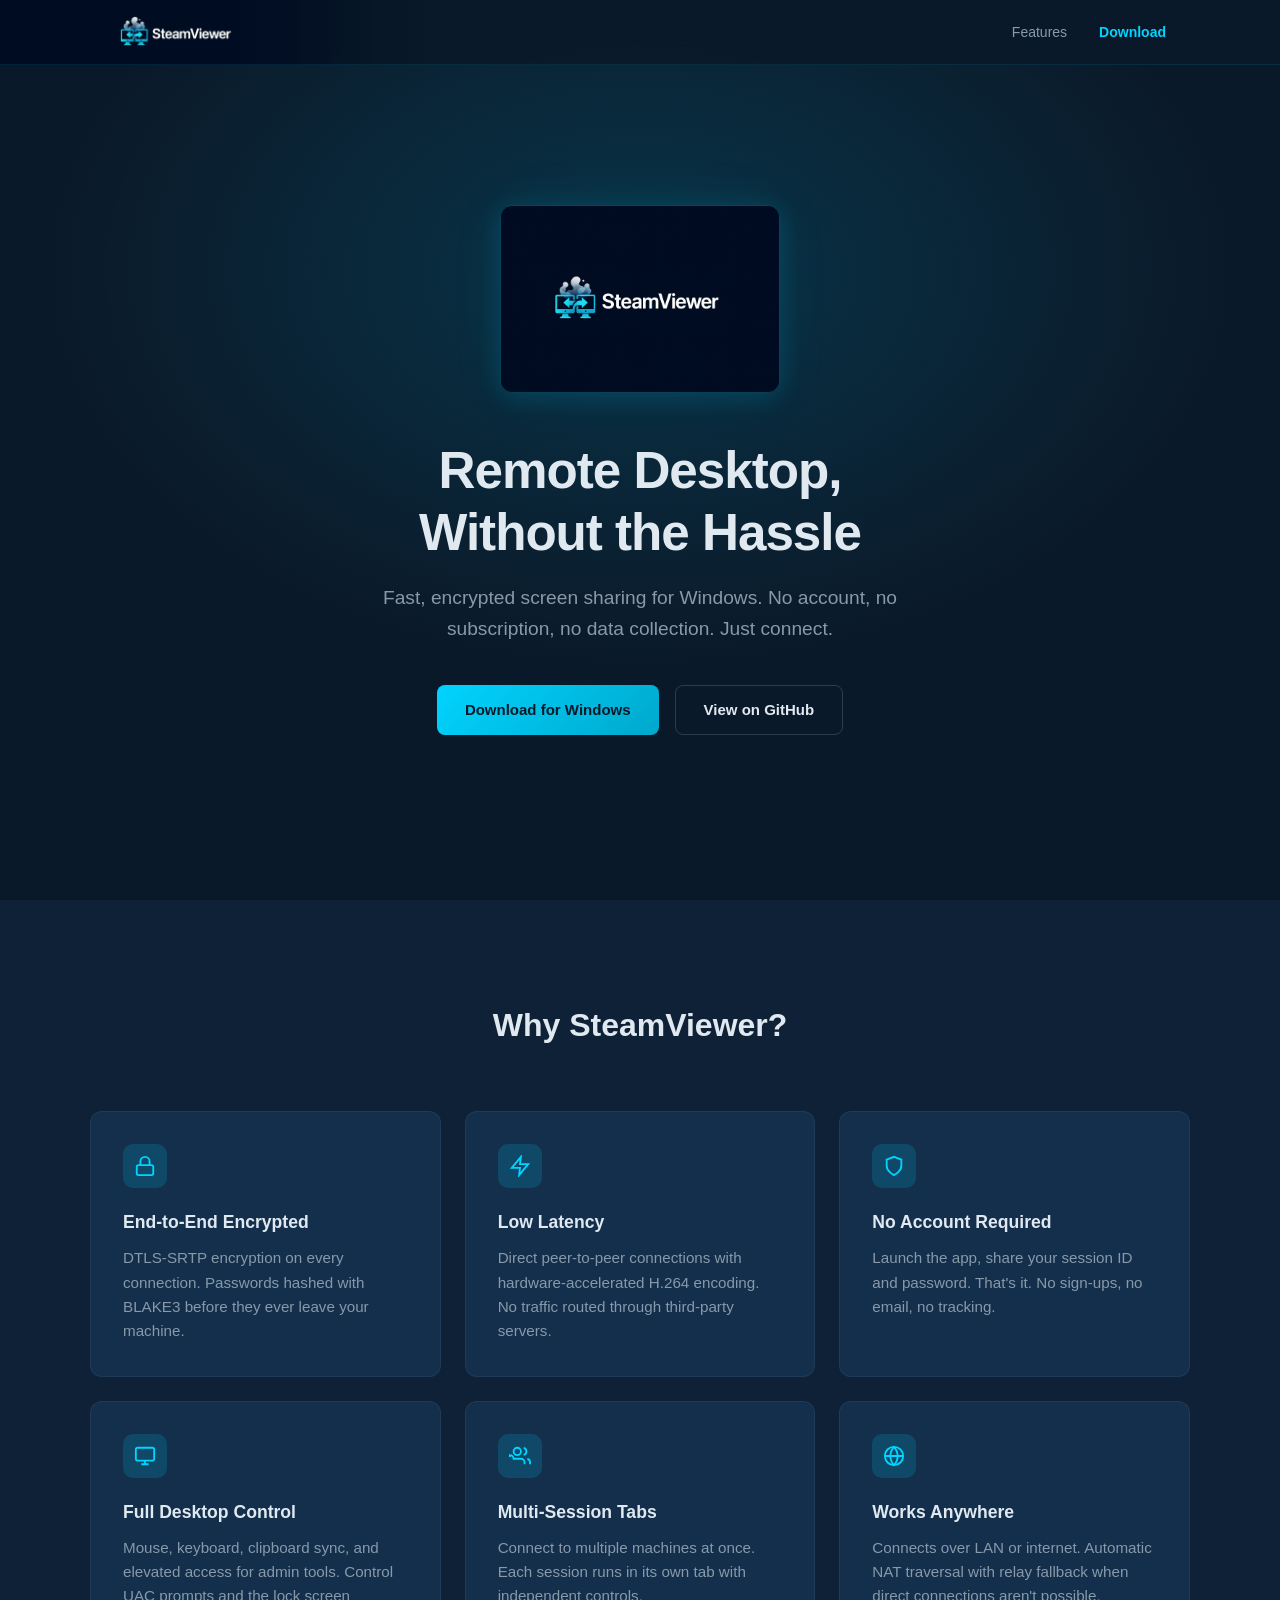
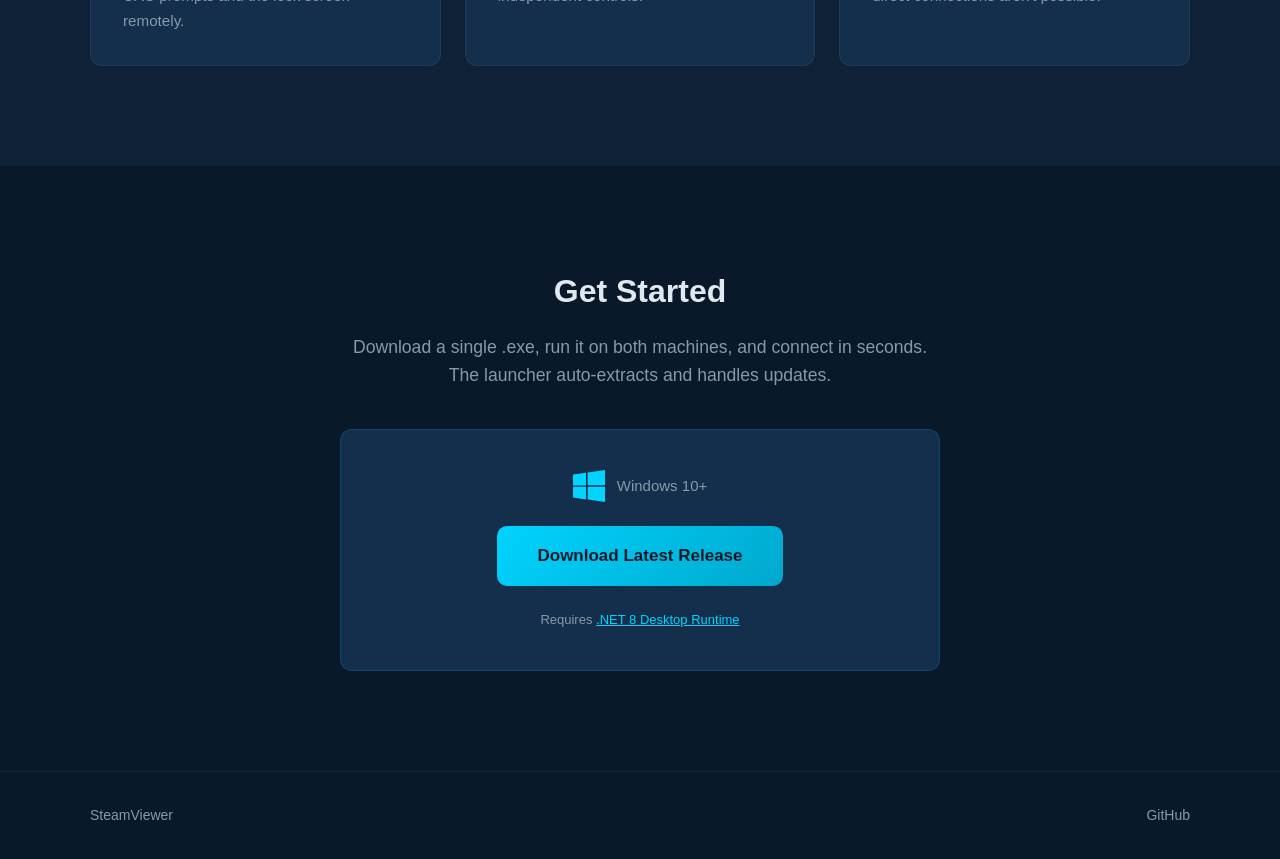
==== index.html @ 733c940b "Polish: rounded hero logo, accurate download section, subtle glow Rounded corners + cyan border/glow" ====
<!DOCTYPE html>
<html lang="en">
<head>
    <meta charset="UTF-8">
    <meta name="viewport" content="width=device-width, initial-scale=1.0">
    <title>SteamViewer - Free Remote Desktop for Windows</title>
    <meta name="description" content="Fast, encrypted remote desktop for Windows. No account required. Free and open-source.">
    <link rel="icon" type="image/svg+xml" href="images/appicon.svg">
    <link rel="stylesheet" href="style.css">
</head>
<body>

    <nav class="nav">
        <div class="nav-inner">
            <img src="images/logo_banner.png" alt="SteamViewer" class="nav-logo">
            <div class="nav-links">
                <a href="#features">Features</a>
                <a href="#download" class="nav-cta">Download</a>
            </div>
        </div>
    </nav>

    <section class="hero">
        <div class="hero-inner">
            <img src="images/logo.png" alt="SteamViewer" class="hero-logo">
            <h1>Remote Desktop,<br>Without the Hassle</h1>
            <p class="hero-sub">Fast, encrypted screen sharing for Windows. No account, no subscription, no data collection. Just connect.</p>
            <div class="hero-actions">
                <a href="#download" class="btn btn-primary">Download for Windows</a>
                <a href="https://github.com/Paelsmoessan/SteamViewer" class="btn btn-secondary">View on GitHub</a>
            </div>
        </div>
    </section>

    <section id="features" class="features">
        <div class="features-inner">
            <h2>Why SteamViewer?</h2>
            <div class="features-grid">
                <div class="feature-card">
                    <div class="feature-icon">
                        <svg viewBox="0 0 24 24" fill="none" stroke="currentColor" stroke-width="2"><rect x="3" y="11" width="18" height="11" rx="2"/><path d="M7 11V7a5 5 0 0110 0v4"/></svg>
                    </div>
                    <h3>End-to-End Encrypted</h3>
                    <p>DTLS-SRTP encryption on every connection. Passwords hashed with BLAKE3 before they ever leave your machine.</p>
                </div>
                <div class="feature-card">
                    <div class="feature-icon">
                        <svg viewBox="0 0 24 24" fill="none" stroke="currentColor" stroke-width="2"><polygon points="13 2 3 14 12 14 11 22 21 10 12 10 13 2"/></svg>
                    </div>
                    <h3>Low Latency</h3>
                    <p>Direct peer-to-peer connections with hardware-accelerated H.264 encoding. No traffic routed through third-party servers.</p>
                </div>
                <div class="feature-card">
                    <div class="feature-icon">
                        <svg viewBox="0 0 24 24" fill="none" stroke="currentColor" stroke-width="2"><path d="M12 22s8-4 8-10V5l-8-3-8 3v7c0 6 8 10 8 10z"/></svg>
                    </div>
                    <h3>No Account Required</h3>
                    <p>Launch the app, share your session ID and password. That's it. No sign-ups, no email, no tracking.</p>
                </div>
                <div class="feature-card">
                    <div class="feature-icon">
                        <svg viewBox="0 0 24 24" fill="none" stroke="currentColor" stroke-width="2"><rect x="2" y="3" width="20" height="14" rx="2"/><path d="M8 21h8M12 17v4"/></svg>
                    </div>
                    <h3>Full Desktop Control</h3>
                    <p>Mouse, keyboard, clipboard sync, and elevated access for admin tools. Control UAC prompts and the lock screen remotely.</p>
                </div>
                <div class="feature-card">
                    <div class="feature-icon">
                        <svg viewBox="0 0 24 24" fill="none" stroke="currentColor" stroke-width="2"><path d="M17 21v-2a4 4 0 00-4-4H5a4 4 0 00-4-4v2"/><circle cx="9" cy="7" r="4"/><path d="M23 21v-2a4 4 0 00-3-3.87M16 3.13a4 4 0 010 7.75"/></svg>
                    </div>
                    <h3>Multi-Session Tabs</h3>
                    <p>Connect to multiple machines at once. Each session runs in its own tab with independent controls.</p>
                </div>
                <div class="feature-card">
                    <div class="feature-icon">
                        <svg viewBox="0 0 24 24" fill="none" stroke="currentColor" stroke-width="2"><circle cx="12" cy="12" r="10"/><path d="M2 12h20M12 2a15.3 15.3 0 014 10 15.3 15.3 0 01-4 10 15.3 15.3 0 01-4-10 15.3 15.3 0 014-10z"/></svg>
                    </div>
                    <h3>Works Anywhere</h3>
                    <p>Connects over LAN or internet. Automatic NAT traversal with relay fallback when direct connections aren't possible.</p>
                </div>
            </div>
        </div>
    </section>

    <section id="download" class="download">
        <div class="download-inner">
            <h2>Get Started</h2>
            <p class="download-sub">Download a single .exe, run it on both machines, and connect in seconds. The launcher auto-extracts and handles updates.</p>
            <div class="download-card">
                <div class="download-platform">
                    <svg viewBox="0 0 24 24" fill="currentColor" width="32" height="32"><path d="M0 3.449L9.75 2.1v9.451H0m10.949-9.602L24 0v11.4H10.949M0 12.6h9.75v9.451L0 20.699M10.949 12.6H24V24l-12.9-1.801"/></svg>
                    <span>Windows 10+</span>
                </div>
                <a href="https://github.com/Paelsmoessan/SteamViewer/releases/latest" class="btn btn-primary btn-lg">Download Latest Release</a>
                <p class="download-note">Requires <a href="https://dotnet.microsoft.com/en-us/download/dotnet/8.0" style="color: var(--cyan);">.NET 8 Desktop Runtime</a></p>
            </div>
        </div>
    </section>

    <footer class="footer">
        <div class="footer-inner">
            <span>SteamViewer</span>
            <a href="https://github.com/Paelsmoessan/SteamViewer">GitHub</a>
        </div>
    </footer>

</body>
</html>
---- style.css ----
:root {
    --bg: #0A1929;
    --bg-light: #0F2137;
    --bg-card: #132F4C;
    --cyan: #00D4FF;
    --cyan-dark: #00A8CC;
    --cyan-glow: rgba(0, 212, 255, 0.15);
    --text: #E0E8F0;
    --text-dim: #8899AA;
    --radius: 12px;
}

*, *::before, *::after {
    margin: 0;
    padding: 0;
    box-sizing: border-box;
}

html {
    scroll-behavior: smooth;
}

body {
    font-family: -apple-system, BlinkMacSystemFont, "Segoe UI", Roboto, Helvetica, Arial, sans-serif;
    background: var(--bg);
    color: var(--text);
    line-height: 1.6;
    -webkit-font-smoothing: antialiased;
}

/* Nav */
.nav {
    position: fixed;
    top: 0;
    left: 0;
    right: 0;
    z-index: 100;
    background: linear-gradient(to right, #000c22 0%, #000c22 240px, rgba(10, 25, 41, 0.95) 420px);
    backdrop-filter: blur(12px);
    border-bottom: 1px solid rgba(0, 212, 255, 0.1);
}

.nav-inner {
    max-width: 1100px;
    margin: 0 auto;
    padding: 0 24px;
    height: 64px;
    display: flex;
    align-items: center;
    justify-content: space-between;
}

.nav-logo {
    height: 32px;
}

.nav-links {
    display: flex;
    align-items: center;
    gap: 32px;
}

.nav-links a {
    color: var(--text-dim);
    text-decoration: none;
    font-size: 14px;
    font-weight: 500;
    transition: color 0.2s;
}

.nav-links a:hover {
    color: var(--text);
}

.nav-cta {
    color: var(--cyan) !important;
    font-weight: 600 !important;
}

/* Buttons */
.btn {
    display: inline-flex;
    align-items: center;
    gap: 8px;
    padding: 12px 28px;
    border-radius: 8px;
    font-size: 15px;
    font-weight: 600;
    text-decoration: none;
    transition: all 0.2s;
    cursor: pointer;
    border: none;
}

.btn-primary {
    background: linear-gradient(135deg, var(--cyan), var(--cyan-dark));
    color: var(--bg);
}

.btn-primary:hover {
    transform: translateY(-1px);
    box-shadow: 0 8px 24px rgba(0, 212, 255, 0.3);
}

.btn-secondary {
    background: transparent;
    color: var(--text);
    border: 1px solid rgba(255, 255, 255, 0.15);
}

.btn-secondary:hover {
    border-color: rgba(255, 255, 255, 0.3);
    background: rgba(255, 255, 255, 0.05);
}

.btn-lg {
    padding: 16px 40px;
    font-size: 17px;
    border-radius: 10px;
}

/* Hero */
.hero {
    min-height: 100vh;
    display: flex;
    align-items: center;
    justify-content: center;
    text-align: center;
    padding: 120px 24px 80px;
    background:
        radial-gradient(ellipse 600px 400px at 50% 30%, var(--cyan-glow), transparent),
        var(--bg);
}

.hero-inner {
    max-width: 700px;
}

.hero-logo {
    width: 280px;
    margin-bottom: 40px;
    border-radius: var(--radius);
    border: 1px solid rgba(0, 212, 255, 0.12);
    box-shadow: 0 4px 24px rgba(0, 212, 255, 0.15), 0 0 60px rgba(0, 212, 255, 0.06);
}

.hero h1 {
    font-size: clamp(2rem, 5vw, 3.2rem);
    font-weight: 700;
    line-height: 1.2;
    margin-bottom: 20px;
    letter-spacing: -0.02em;
}

.hero-sub {
    font-size: clamp(1rem, 2.5vw, 1.2rem);
    color: var(--text-dim);
    margin-bottom: 40px;
    max-width: 520px;
    margin-left: auto;
    margin-right: auto;
}

.hero-actions {
    display: flex;
    gap: 16px;
    justify-content: center;
    flex-wrap: wrap;
}

/* Features */
.features {
    padding: 100px 24px;
    background: var(--bg-light);
}

.features-inner {
    max-width: 1100px;
    margin: 0 auto;
}

.features h2 {
    text-align: center;
    font-size: 2rem;
    margin-bottom: 60px;
    font-weight: 700;
}

.features-grid {
    display: grid;
    grid-template-columns: repeat(auto-fit, minmax(300px, 1fr));
    gap: 24px;
}

.feature-card {
    background: var(--bg-card);
    border: 1px solid rgba(255, 255, 255, 0.06);
    border-radius: var(--radius);
    padding: 32px;
    transition: border-color 0.2s, transform 0.2s;
}

.feature-card:hover {
    border-color: rgba(0, 212, 255, 0.2);
    transform: translateY(-2px);
}

.feature-icon {
    width: 44px;
    height: 44px;
    background: var(--cyan-glow);
    border-radius: 10px;
    display: flex;
    align-items: center;
    justify-content: center;
    margin-bottom: 20px;
    color: var(--cyan);
}

.feature-icon svg {
    width: 22px;
    height: 22px;
}

.feature-card h3 {
    font-size: 1.1rem;
    margin-bottom: 10px;
    font-weight: 600;
}

.feature-card p {
    color: var(--text-dim);
    font-size: 0.95rem;
    line-height: 1.6;
}

/* Download */
.download {
    padding: 100px 24px;
    text-align: center;
}

.download-inner {
    max-width: 600px;
    margin: 0 auto;
}

.download h2 {
    font-size: 2rem;
    margin-bottom: 16px;
    font-weight: 700;
}

.download-sub {
    color: var(--text-dim);
    margin-bottom: 40px;
    font-size: 1.1rem;
}

.download-card {
    background: var(--bg-card);
    border: 1px solid rgba(0, 212, 255, 0.15);
    border-radius: var(--radius);
    padding: 40px;
    display: flex;
    flex-direction: column;
    align-items: center;
    gap: 24px;
}

.download-platform {
    display: flex;
    align-items: center;
    gap: 12px;
    color: var(--text-dim);
    font-size: 15px;
}

.download-platform svg {
    color: var(--cyan);
}

.download-note {
    color: var(--text-dim);
    font-size: 13px;
}

/* Footer */
.footer {
    border-top: 1px solid rgba(255, 255, 255, 0.06);
    padding: 32px 24px;
}

.footer-inner {
    max-width: 1100px;
    margin: 0 auto;
    display: flex;
    justify-content: space-between;
    align-items: center;
    color: var(--text-dim);
    font-size: 14px;
}

.footer-inner a {
    color: var(--text-dim);
    text-decoration: none;
    transition: color 0.2s;
}

.footer-inner a:hover {
    color: var(--text);
}

/* Mobile */
@media (max-width: 640px) {
    .hero-logo {
        width: 200px;
    }

    .hero-actions {
        flex-direction: column;
        align-items: center;
    }

    .btn {
        width: 100%;
        justify-content: center;
        max-width: 300px;
    }

    .features-grid {
        grid-template-columns: 1fr;
    }

    .nav-links a:not(.nav-cta) {
        display: none;
    }
}
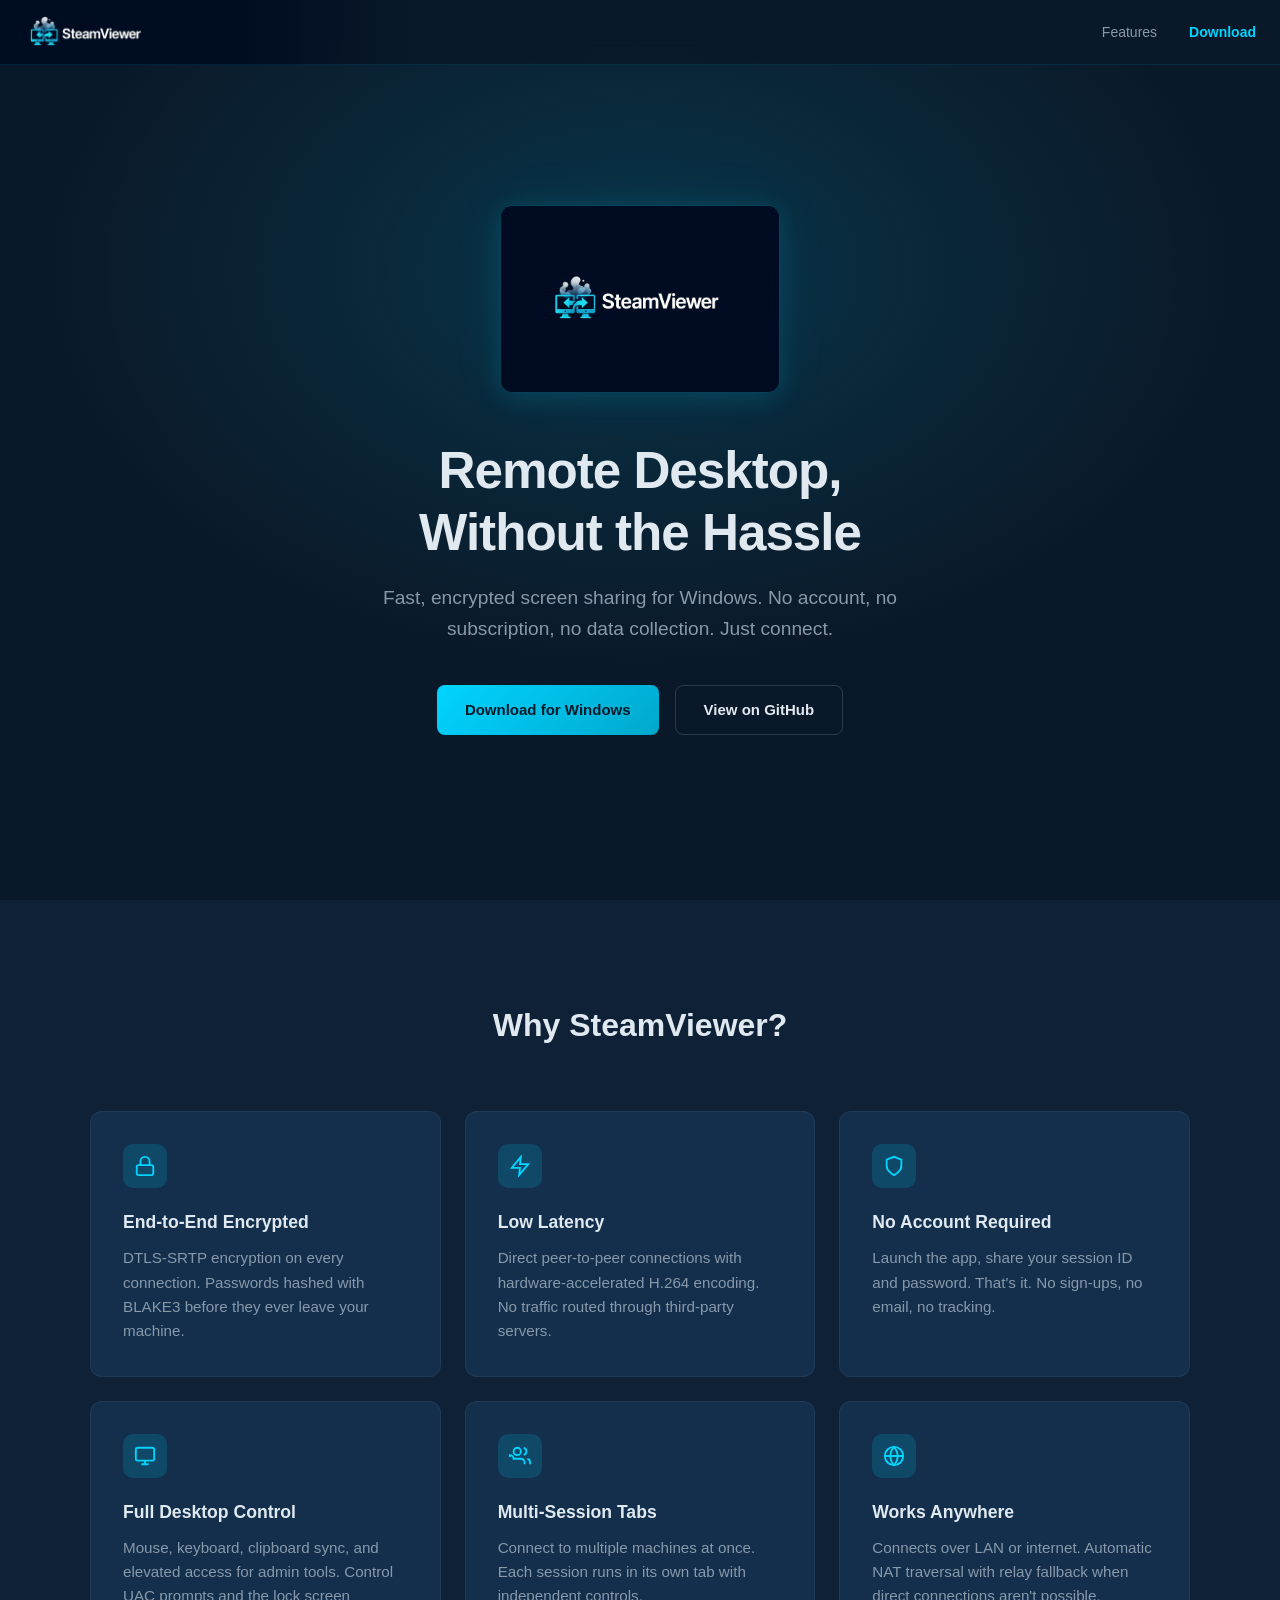
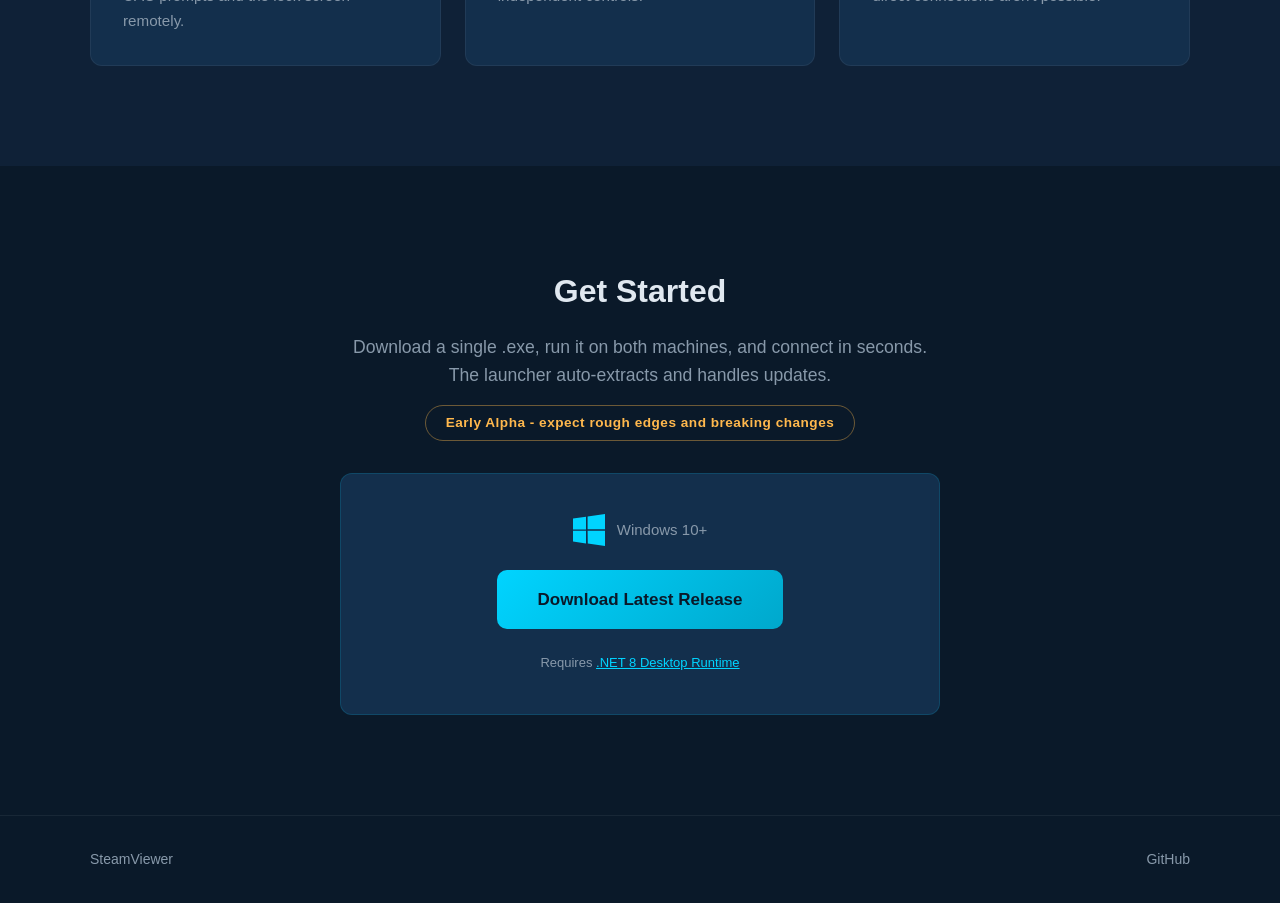
==== commit 0e6945a8: "Direct exe download, alpha badge, nav logo pinned left Co-Authored-By: Claude Opus 4.6 <noreply@anth" ====
--- a/index.html
+++ b/index.html
@@ -86,12 +86,13 @@
         <div class="download-inner">
             <h2>Get Started</h2>
             <p class="download-sub">Download a single .exe, run it on both machines, and connect in seconds. The launcher auto-extracts and handles updates.</p>
+            <p class="alpha-badge">Early Alpha - expect rough edges and breaking changes</p>
             <div class="download-card">
                 <div class="download-platform">
                     <svg viewBox="0 0 24 24" fill="currentColor" width="32" height="32"><path d="M0 3.449L9.75 2.1v9.451H0m10.949-9.602L24 0v11.4H10.949M0 12.6h9.75v9.451L0 20.699M10.949 12.6H24V24l-12.9-1.801"/></svg>
                     <span>Windows 10+</span>
                 </div>
-                <a href="https://github.com/Paelsmoessan/SteamViewer/releases/latest" class="btn btn-primary btn-lg">Download Latest Release</a>
+                <a href="https://github.com/Paelsmoessan/SteamViewer/releases/latest/download/SteamViewer.exe" class="btn btn-primary btn-lg">Download Latest Release</a>
                 <p class="download-note">Requires <a href="https://dotnet.microsoft.com/en-us/download/dotnet/8.0" style="color: var(--cyan);">.NET 8 Desktop Runtime</a></p>
             </div>
         </div>
--- a/style.css
+++ b/style.css
@@ -41,8 +41,7 @@
 }
 
 .nav-inner {
-    max-width: 1100px;
-    margin: 0 auto;
+    width: 100%;
     padding: 0 24px;
     height: 64px;
     display: flex;
@@ -253,8 +252,19 @@
 
 .download-sub {
     color: var(--text-dim);
-    margin-bottom: 40px;
+    margin-bottom: 16px;
     font-size: 1.1rem;
+}
+.alpha-badge {
+    display: inline-block;
+    color: #FFB84D;
+    border: 1px solid rgba(255, 184, 77, 0.4);
+    border-radius: 20px;
+    padding: 6px 20px;
+    font-size: 0.85rem;
+    font-weight: 600;
+    letter-spacing: 0.5px;
+    margin-bottom: 32px;
 }
 
 .download-card {
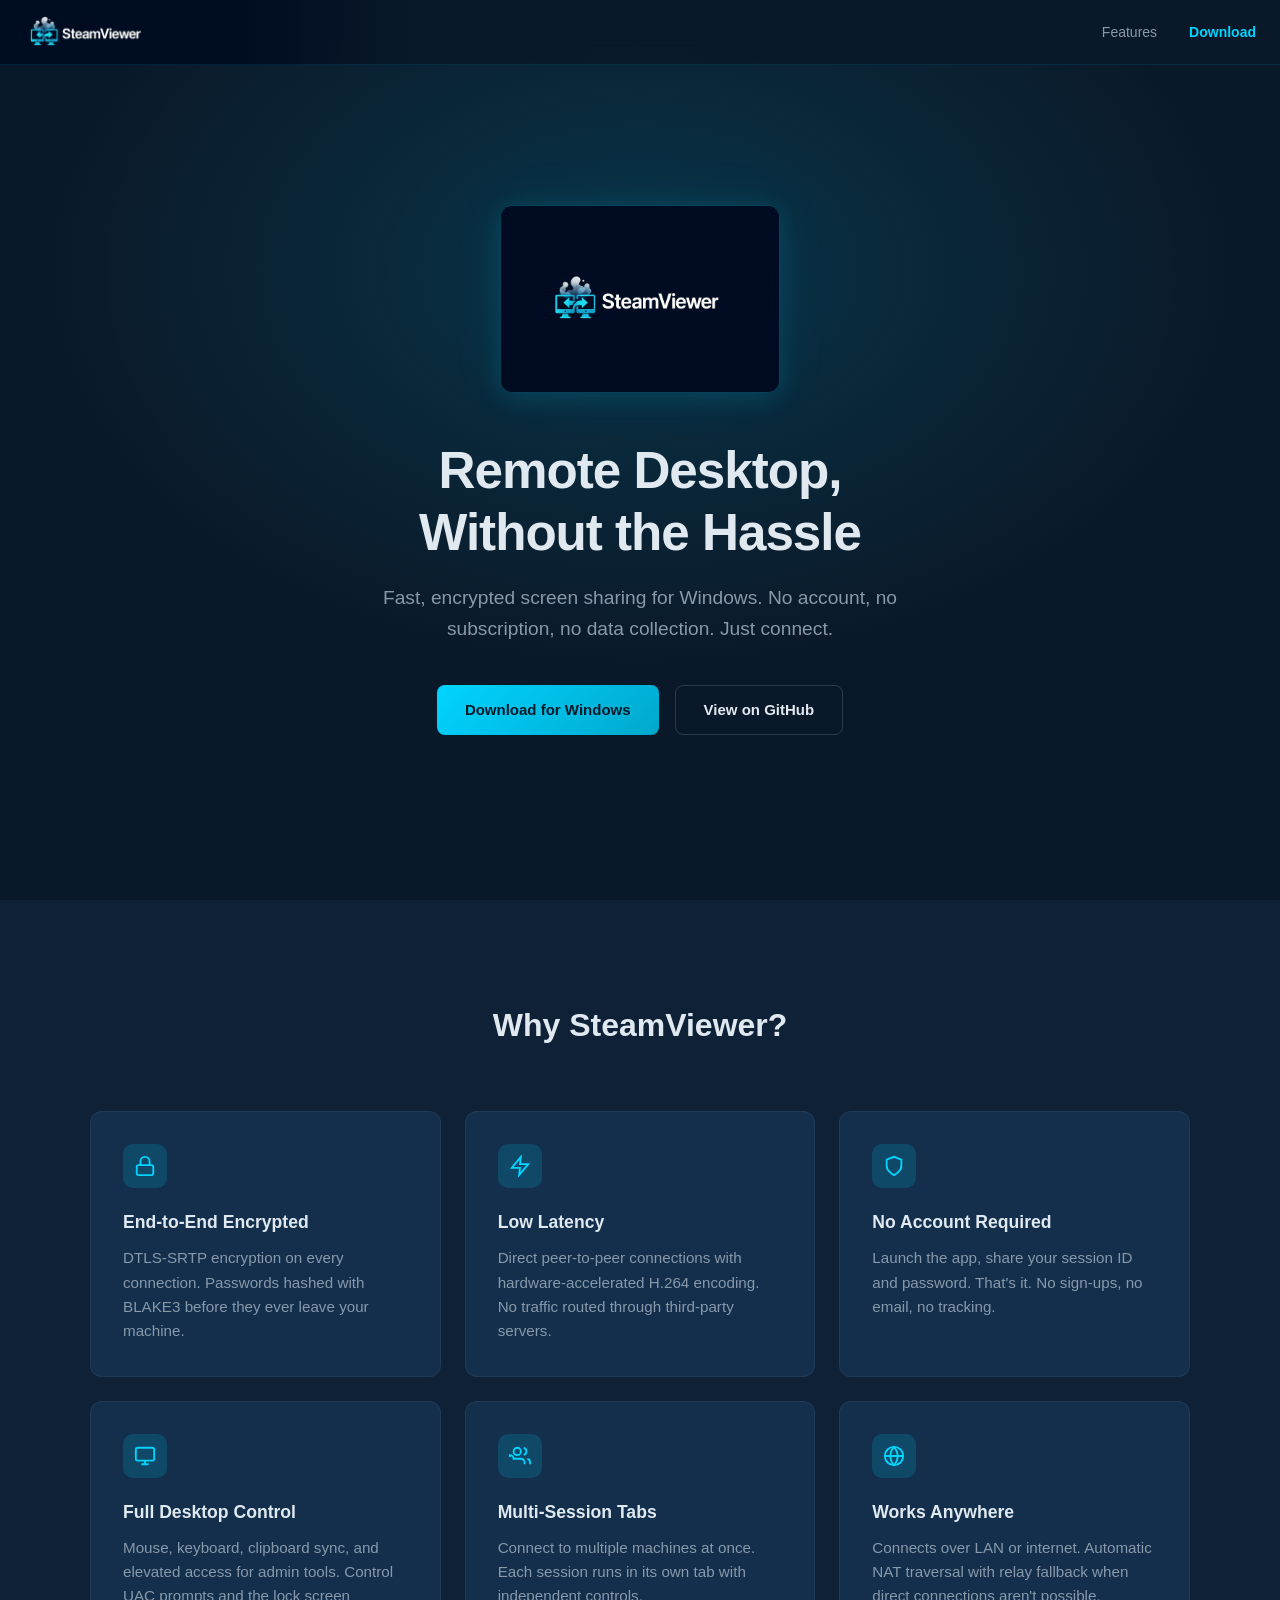
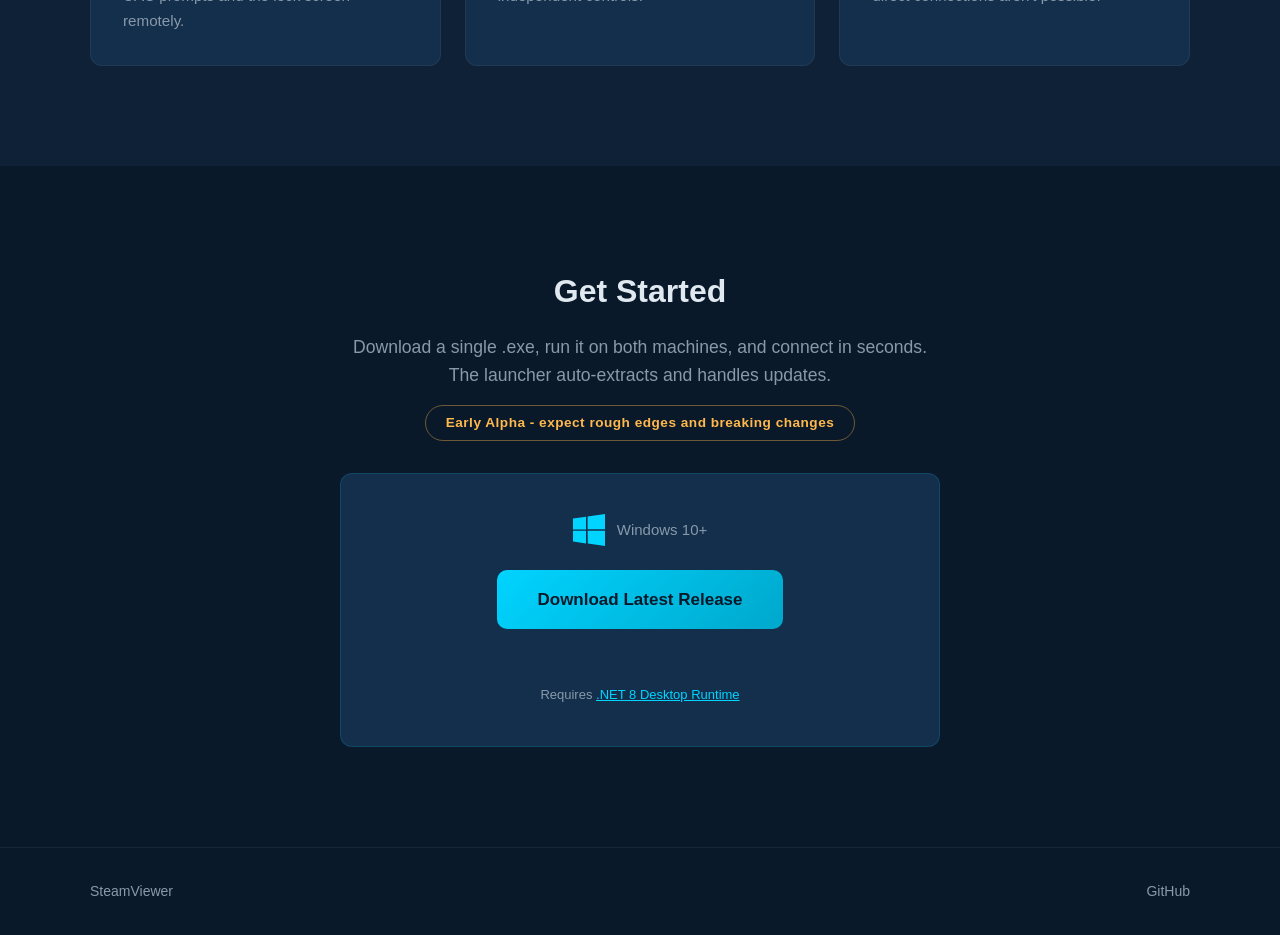
==== commit c101aefd: "Show version from GitHub releases, direct exe download Co-Authored-By: Claude Opus 4.6 <noreply@anth" ====
--- a/index.html
+++ b/index.html
@@ -93,6 +93,7 @@
                     <span>Windows 10+</span>
                 </div>
                 <a href="https://github.com/Paelsmoessan/SteamViewer/releases/latest/download/SteamViewer.exe" class="btn btn-primary btn-lg">Download Latest Release</a>
+                <p class="download-version" id="version-label"></p>
                 <p class="download-note">Requires <a href="https://dotnet.microsoft.com/en-us/download/dotnet/8.0" style="color: var(--cyan);">.NET 8 Desktop Runtime</a></p>
             </div>
         </div>
@@ -105,5 +106,11 @@
         </div>
     </footer>
 
+<script>
+fetch('https://api.github.com/repos/Paelsmoessan/SteamViewer/releases/latest')
+    .then(r => r.json())
+    .then(d => { if (d.tag_name) document.getElementById('version-label').textContent = d.tag_name; })
+    .catch(() => {});
+</script>
 </body>
 </html>
--- a/style.css
+++ b/style.css
@@ -266,6 +266,12 @@
     letter-spacing: 0.5px;
     margin-bottom: 32px;
 }
+.download-version {
+    color: var(--text-dim);
+    font-size: 0.8rem;
+    margin-top: 8px;
+    margin-bottom: 0;
+}
 
 .download-card {
     background: var(--bg-card);
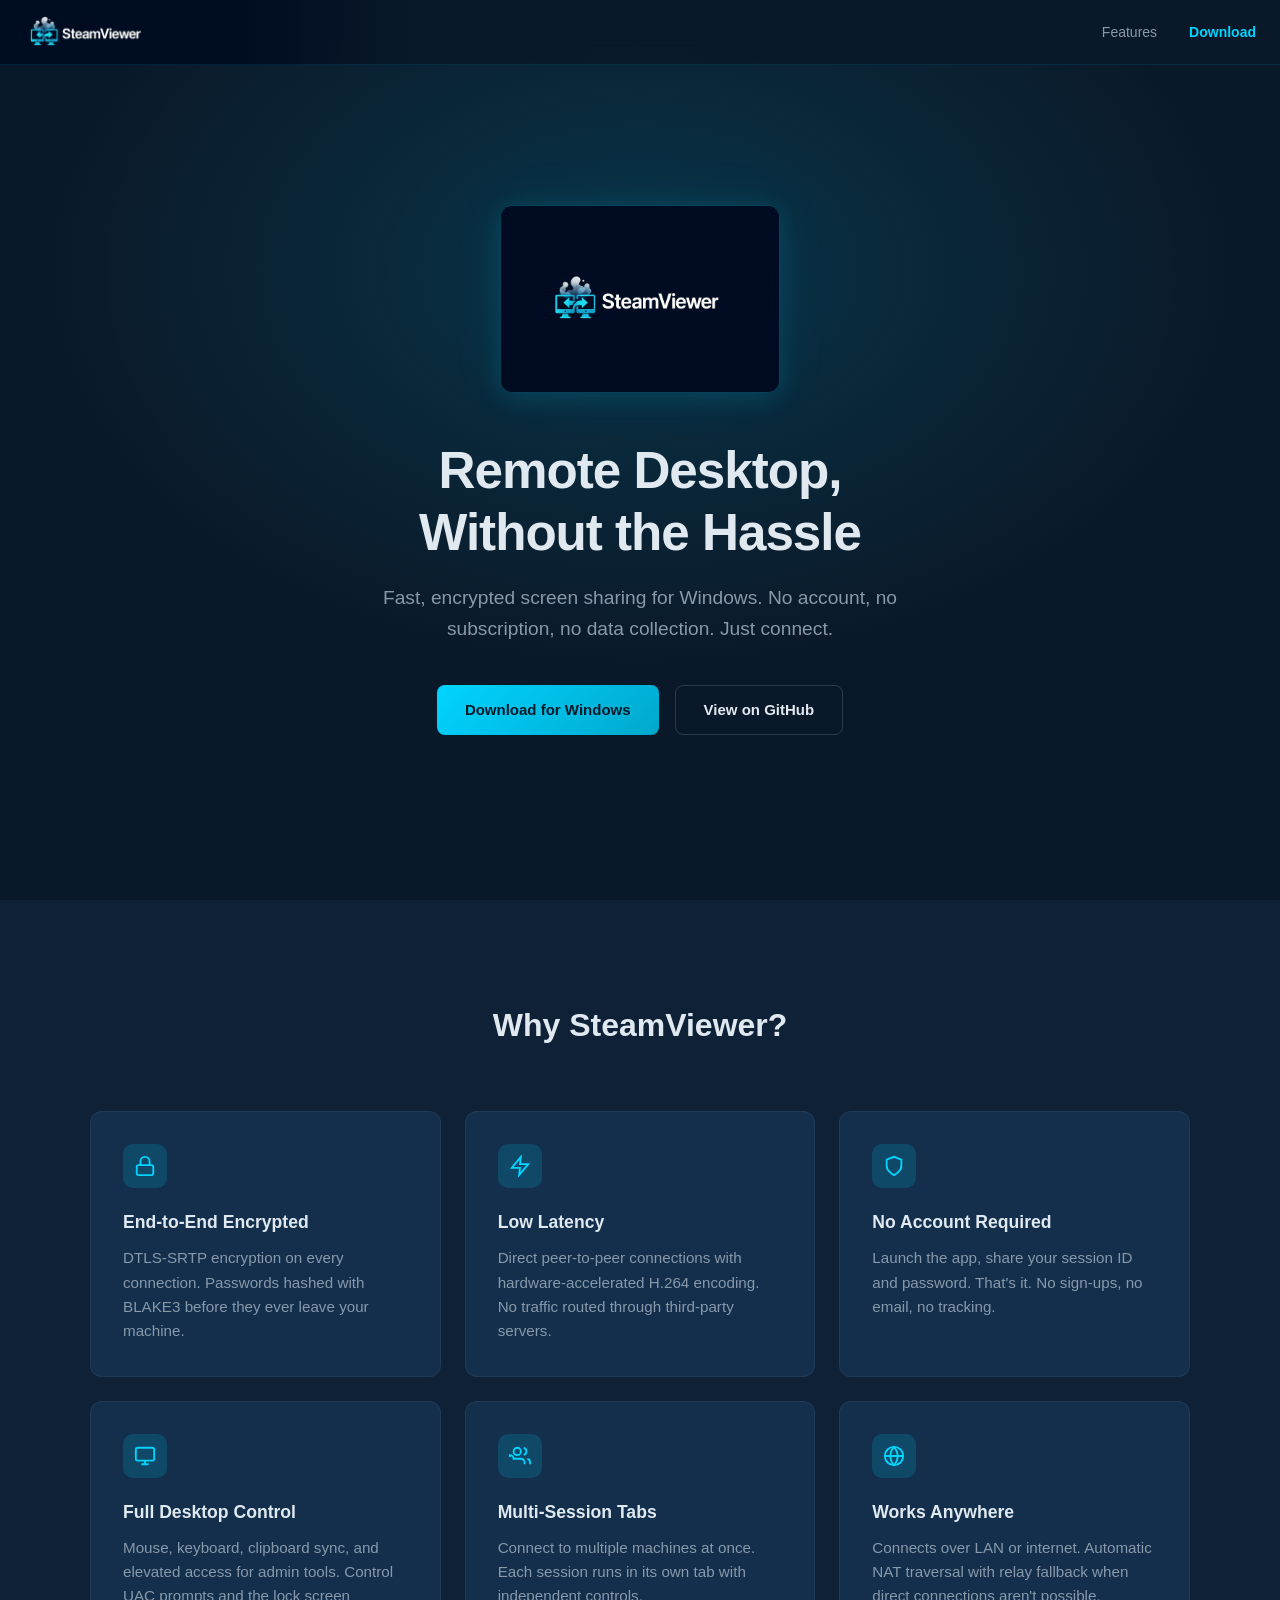
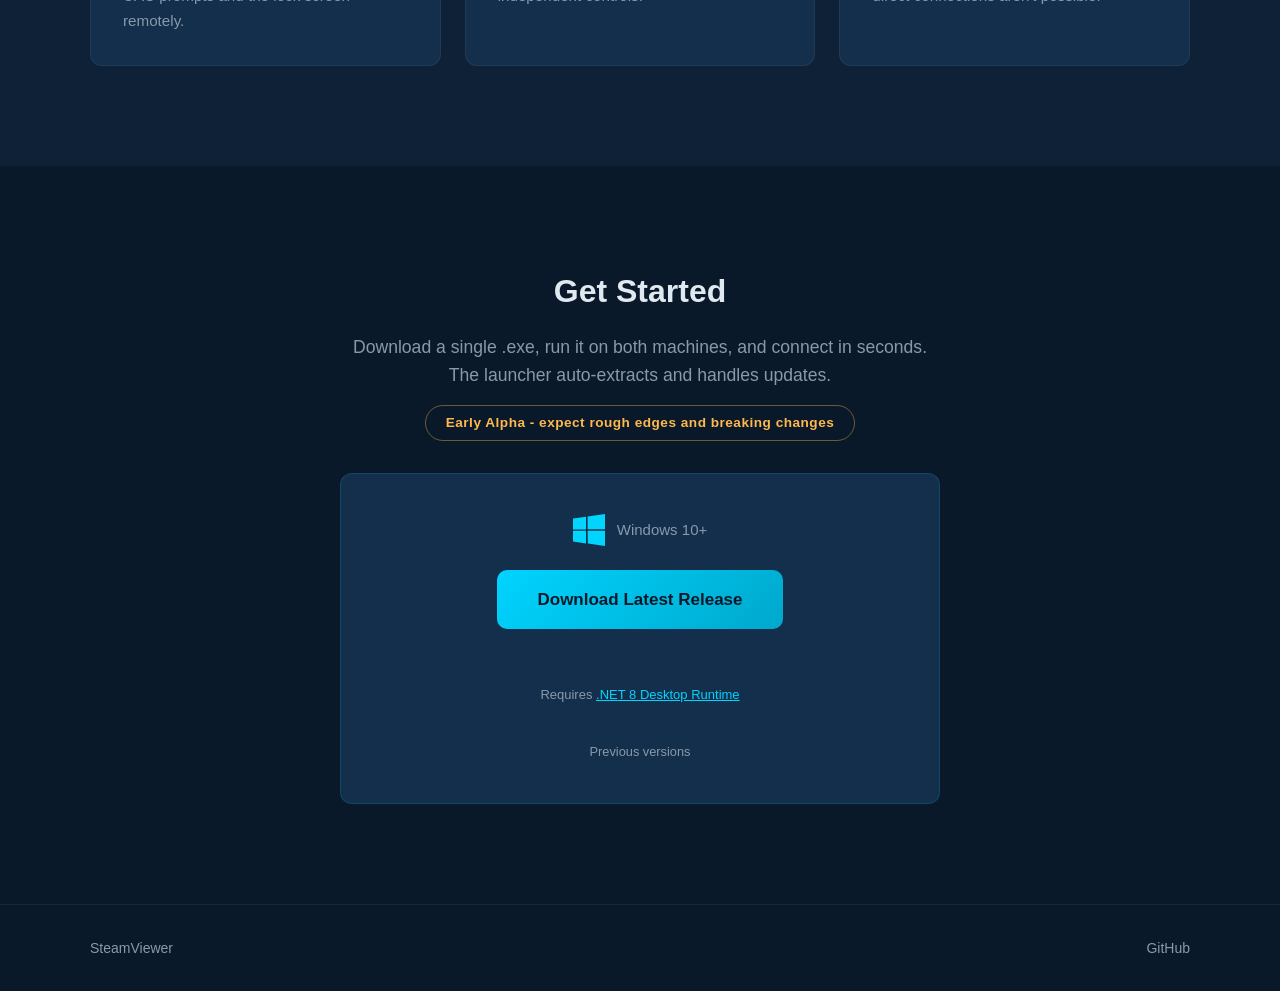
==== commit 2679a483: "Add previous versions link to download section Co-Authored-By: Claude Opus 4.6 <noreply@anthropic.co" ====
--- a/index.html
+++ b/index.html
@@ -95,6 +95,7 @@
                 <a href="https://github.com/Paelsmoessan/SteamViewer/releases/latest/download/SteamViewer.exe" class="btn btn-primary btn-lg">Download Latest Release</a>
                 <p class="download-version" id="version-label"></p>
                 <p class="download-note">Requires <a href="https://dotnet.microsoft.com/en-us/download/dotnet/8.0" style="color: var(--cyan);">.NET 8 Desktop Runtime</a></p>
+                <a href="https://github.com/Paelsmoessan/SteamViewer/releases" class="download-history">Previous versions</a>
             </div>
         </div>
     </section>
--- a/style.css
+++ b/style.css
@@ -272,6 +272,16 @@
     margin-top: 8px;
     margin-bottom: 0;
 }
+.download-history {
+    color: var(--text-dim);
+    font-size: 0.8rem;
+    text-decoration: none;
+    margin-top: 12px;
+    display: inline-block;
+}
+.download-history:hover {
+    color: var(--cyan);
+}
 
 .download-card {
     background: var(--bg-card);
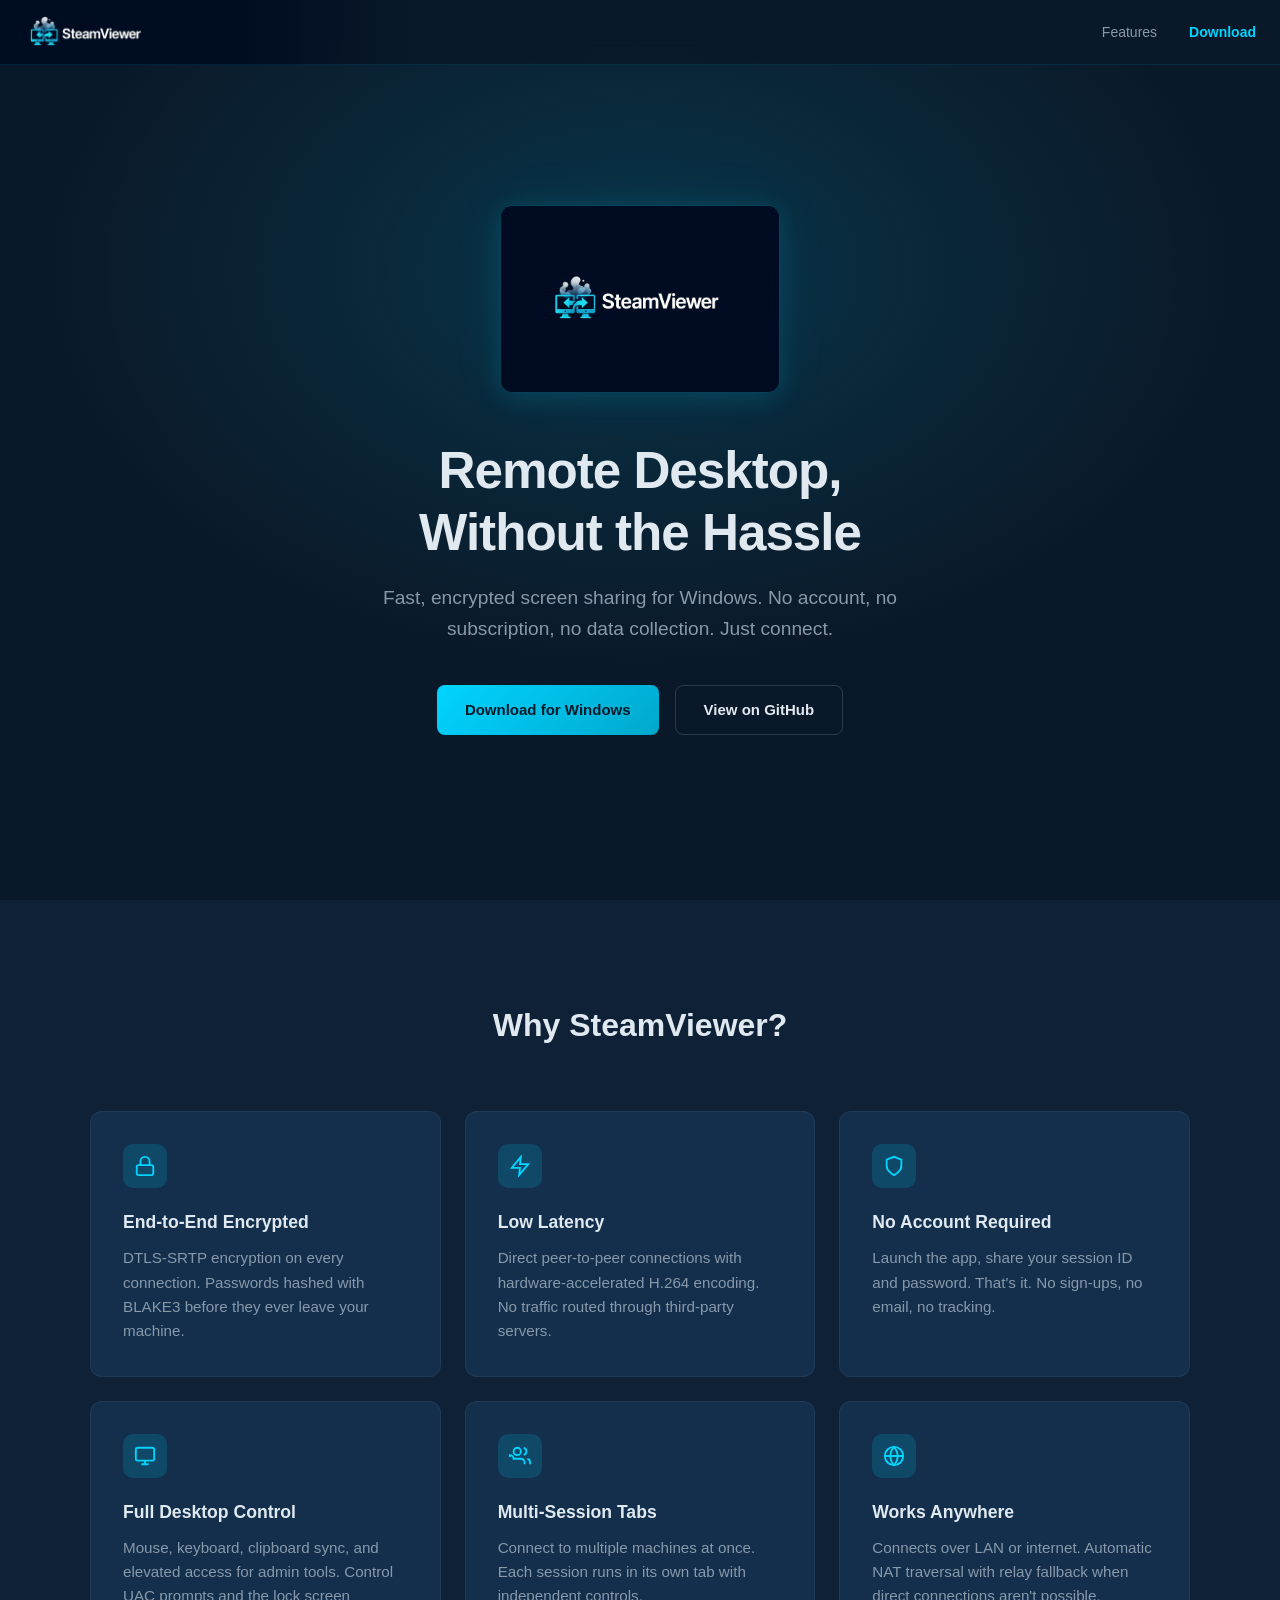
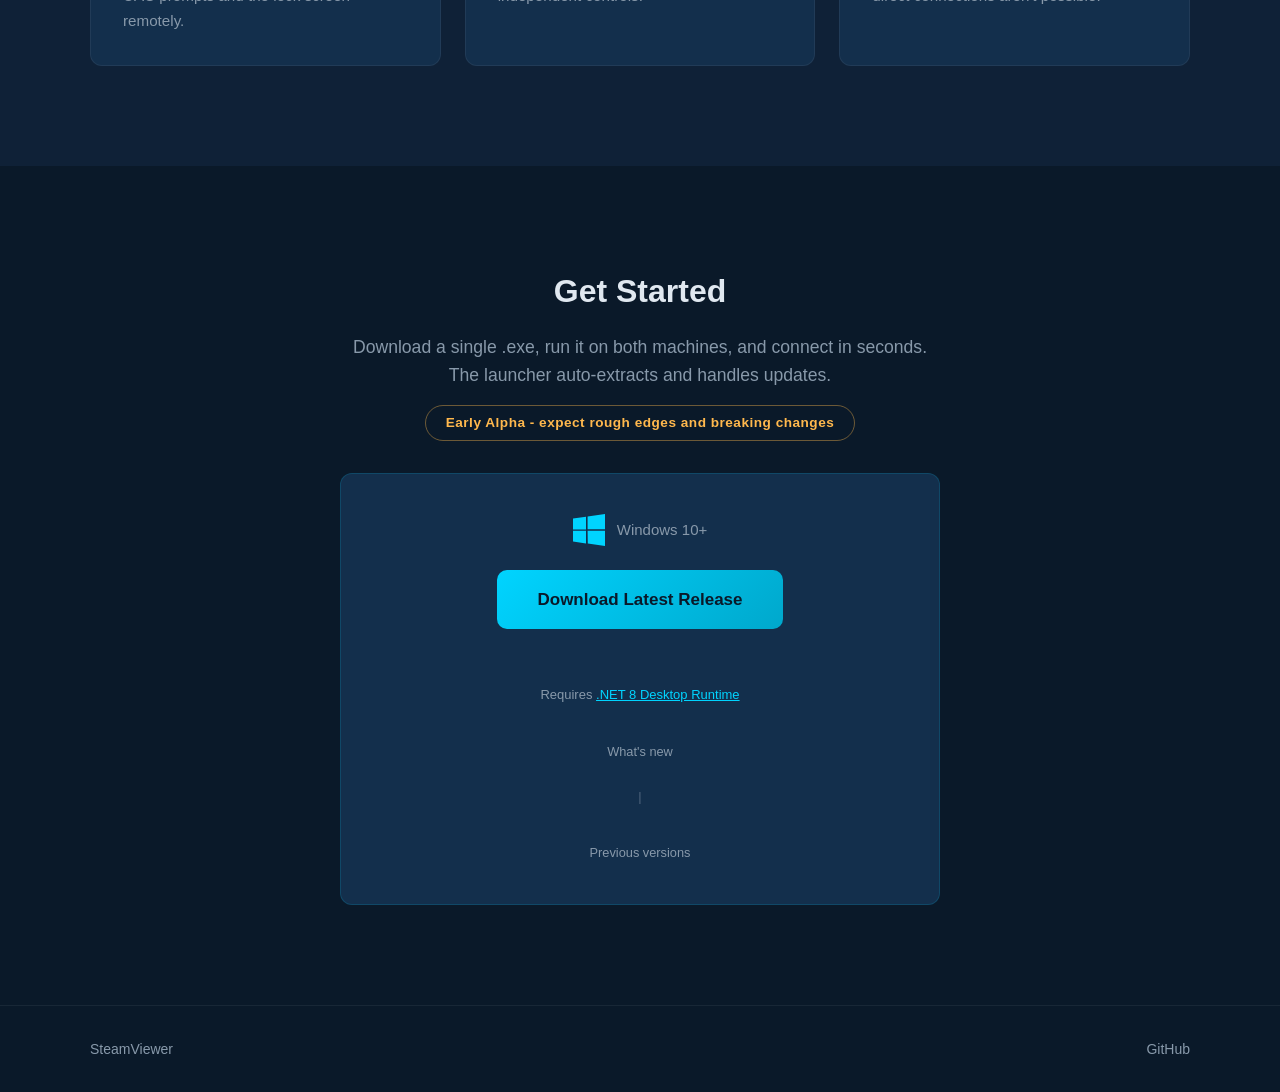
==== commit b197a92a: "Add what's new link to download section Co-Authored-By: Claude Opus 4.6 <noreply@anthropic.com>" ====
--- a/index.html
+++ b/index.html
@@ -95,6 +95,8 @@
                 <a href="https://github.com/Paelsmoessan/SteamViewer/releases/latest/download/SteamViewer.exe" class="btn btn-primary btn-lg">Download Latest Release</a>
                 <p class="download-version" id="version-label"></p>
                 <p class="download-note">Requires <a href="https://dotnet.microsoft.com/en-us/download/dotnet/8.0" style="color: var(--cyan);">.NET 8 Desktop Runtime</a></p>
+                <a href="https://github.com/Paelsmoessan/SteamViewer/releases/latest" class="download-history">What's new</a>
+                <span class="download-sep">|</span>
                 <a href="https://github.com/Paelsmoessan/SteamViewer/releases" class="download-history">Previous versions</a>
             </div>
         </div>
--- a/style.css
+++ b/style.css
@@ -282,6 +282,12 @@
 .download-history:hover {
     color: var(--cyan);
 }
+.download-sep {
+    color: var(--text-dim);
+    font-size: 0.8rem;
+    margin: 0 6px;
+    opacity: 0.5;
+}
 
 .download-card {
     background: var(--bg-card);
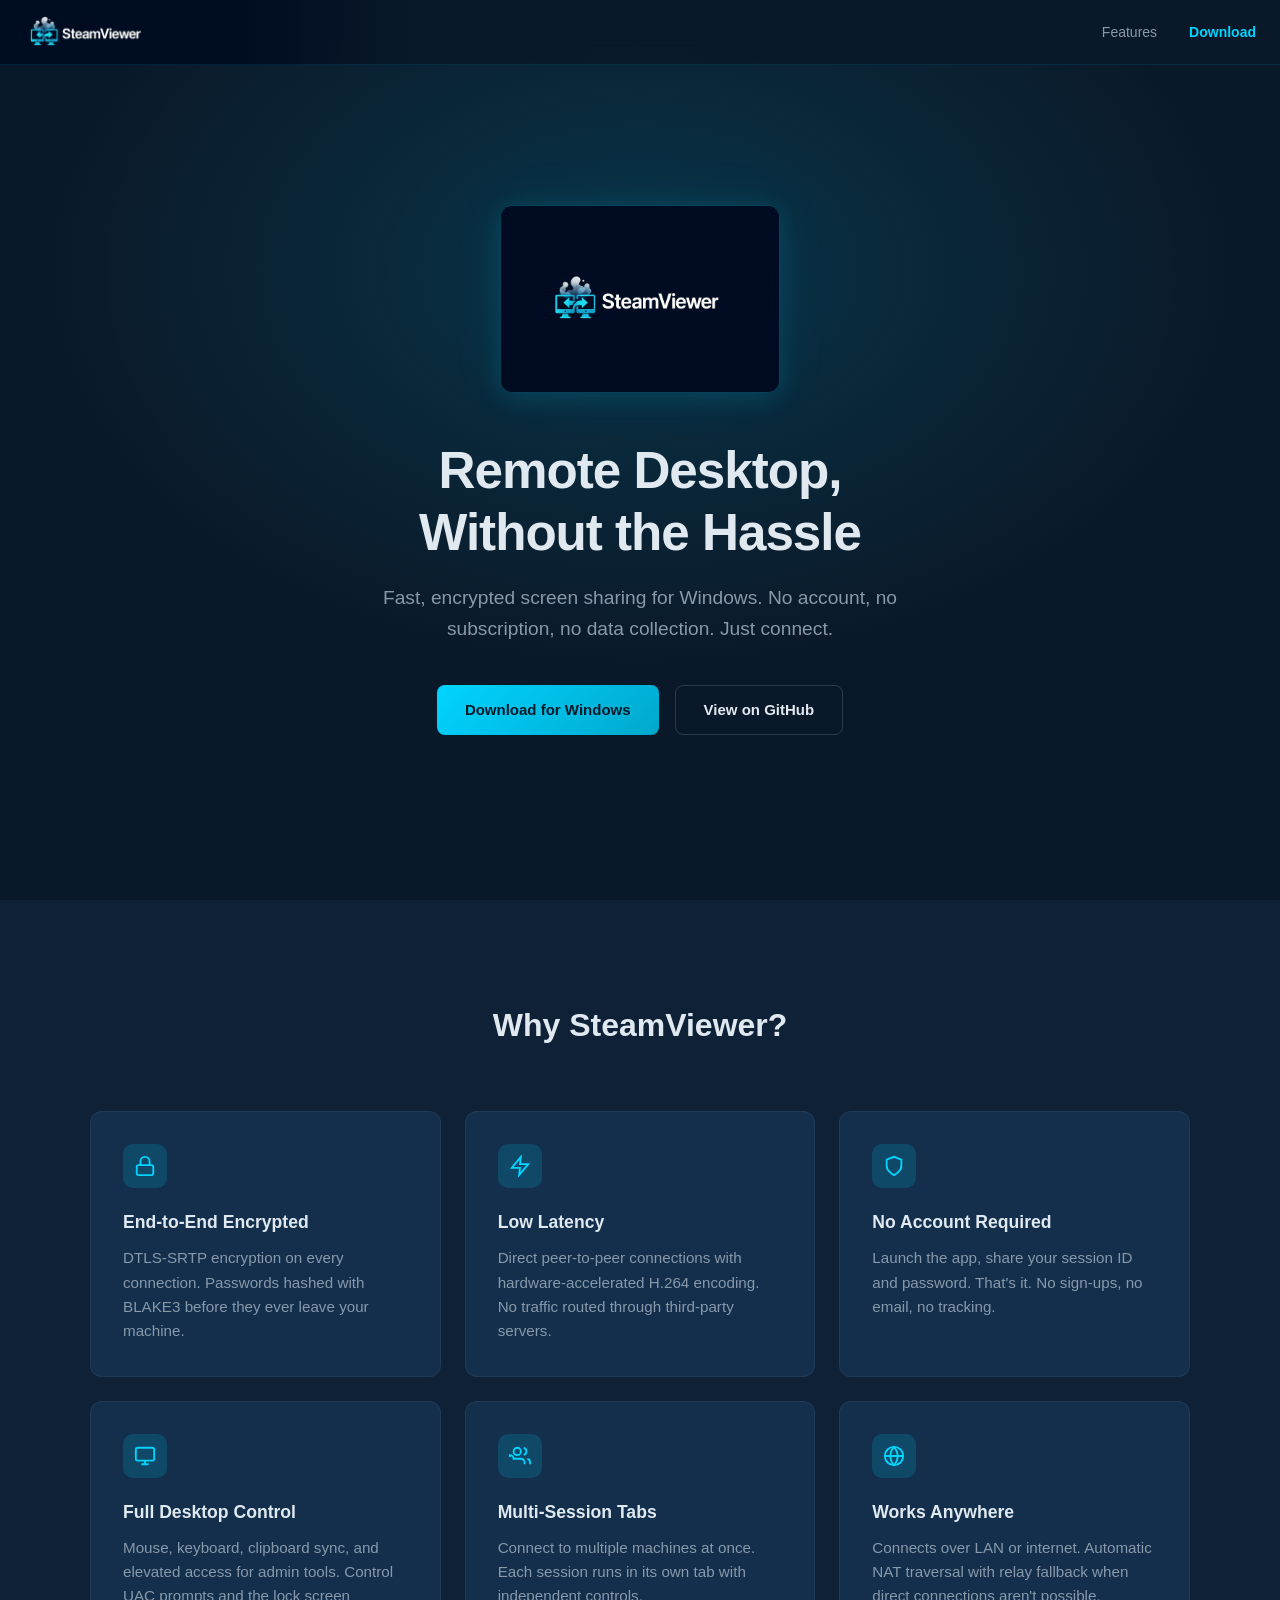
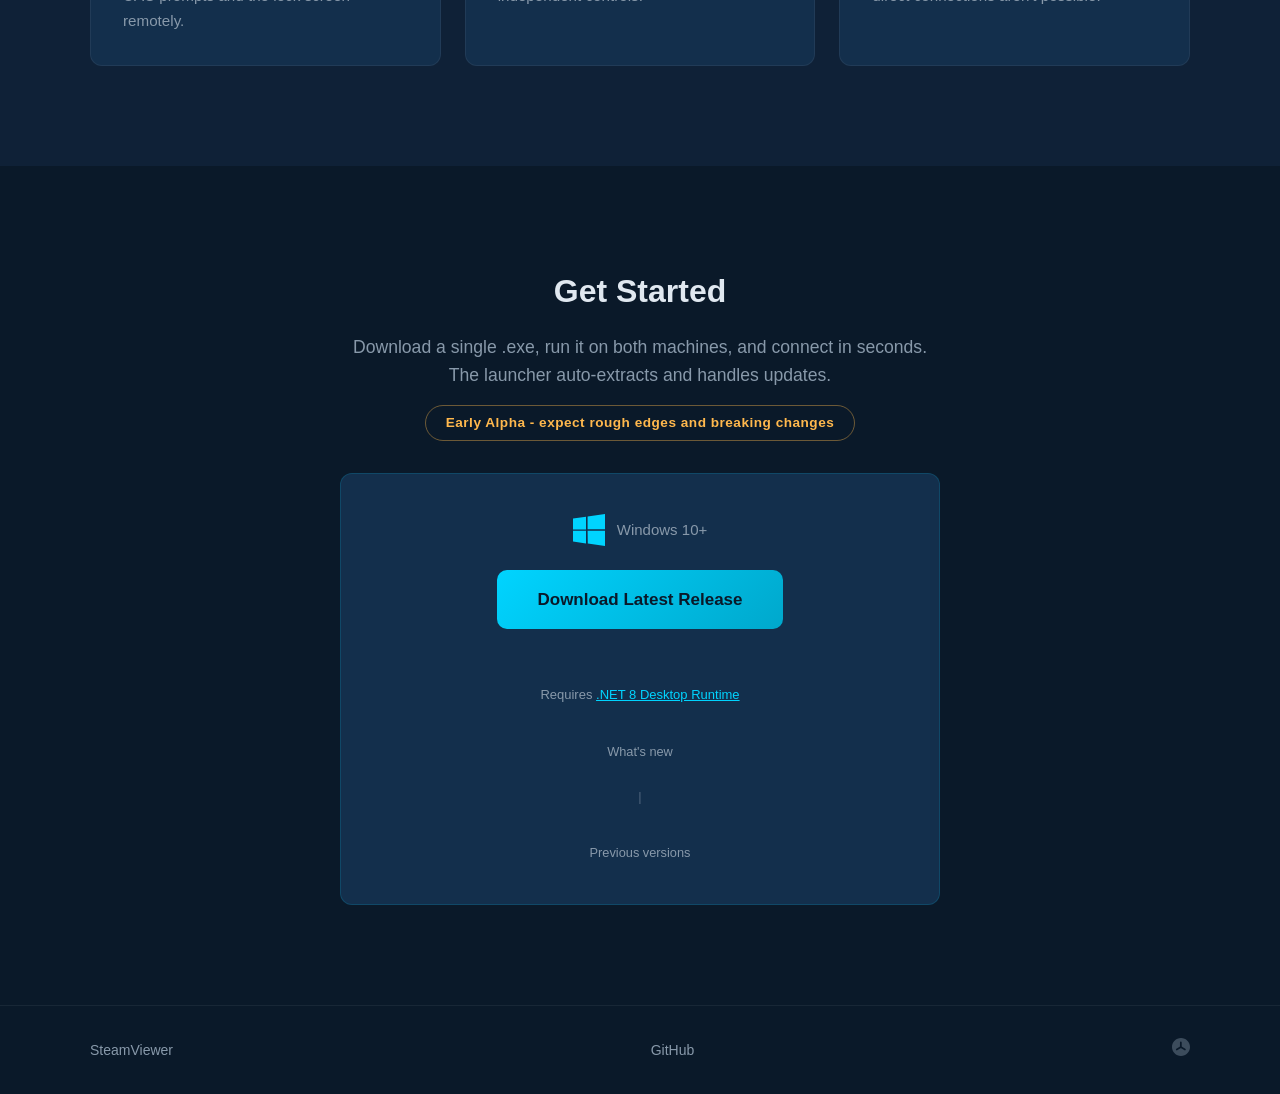
==== commit 584e7d62: "Add Claude icon to footer Co-Authored-By: Claude Opus 4.6 <noreply@anthropic.com>" ====
--- a/index.html
+++ b/index.html
@@ -106,6 +106,9 @@
         <div class="footer-inner">
             <span>SteamViewer</span>
             <a href="https://github.com/Paelsmoessan/SteamViewer">GitHub</a>
+            <a href="https://claude.ai/code" class="footer-claude" title="Built with Claude Code">
+                <svg xmlns="http://www.w3.org/2000/svg" viewBox="0 0 110 110" width="18" height="18"><path fill="currentColor" d="M55 0C24.6 0 0 24.6 0 55s24.6 55 55 55 55-24.6 55-55S85.4 0 55 0zm28.6 72.9c-1.5 2.6-4.8 3.5-7.4 2L56 63.1c-1.2-.7-2.7-.7-3.9 0L31.8 74.9c-2.6 1.5-5.9.6-7.4-2-1.5-2.6-.6-5.9 2-7.4l20.3-11.7c1.2-.7 1.9-2 1.9-3.3V27c0-3 2.4-5.4 5.4-5.4s5.4 2.4 5.4 5.4v23.5c0 1.4.7 2.6 1.9 3.3l20.3 11.7c2.6 1.5 3.5 4.8 2 7.4z"/></svg>
+            </a>
         </div>
     </footer>
 
--- a/style.css
+++ b/style.css
@@ -342,6 +342,13 @@
 .footer-inner a:hover {
     color: var(--text);
 }
+.footer-claude {
+    opacity: 0.4;
+    transition: opacity 0.2s;
+}
+.footer-claude:hover {
+    opacity: 0.8;
+}
 
 /* Mobile */
 @media (max-width: 640px) {
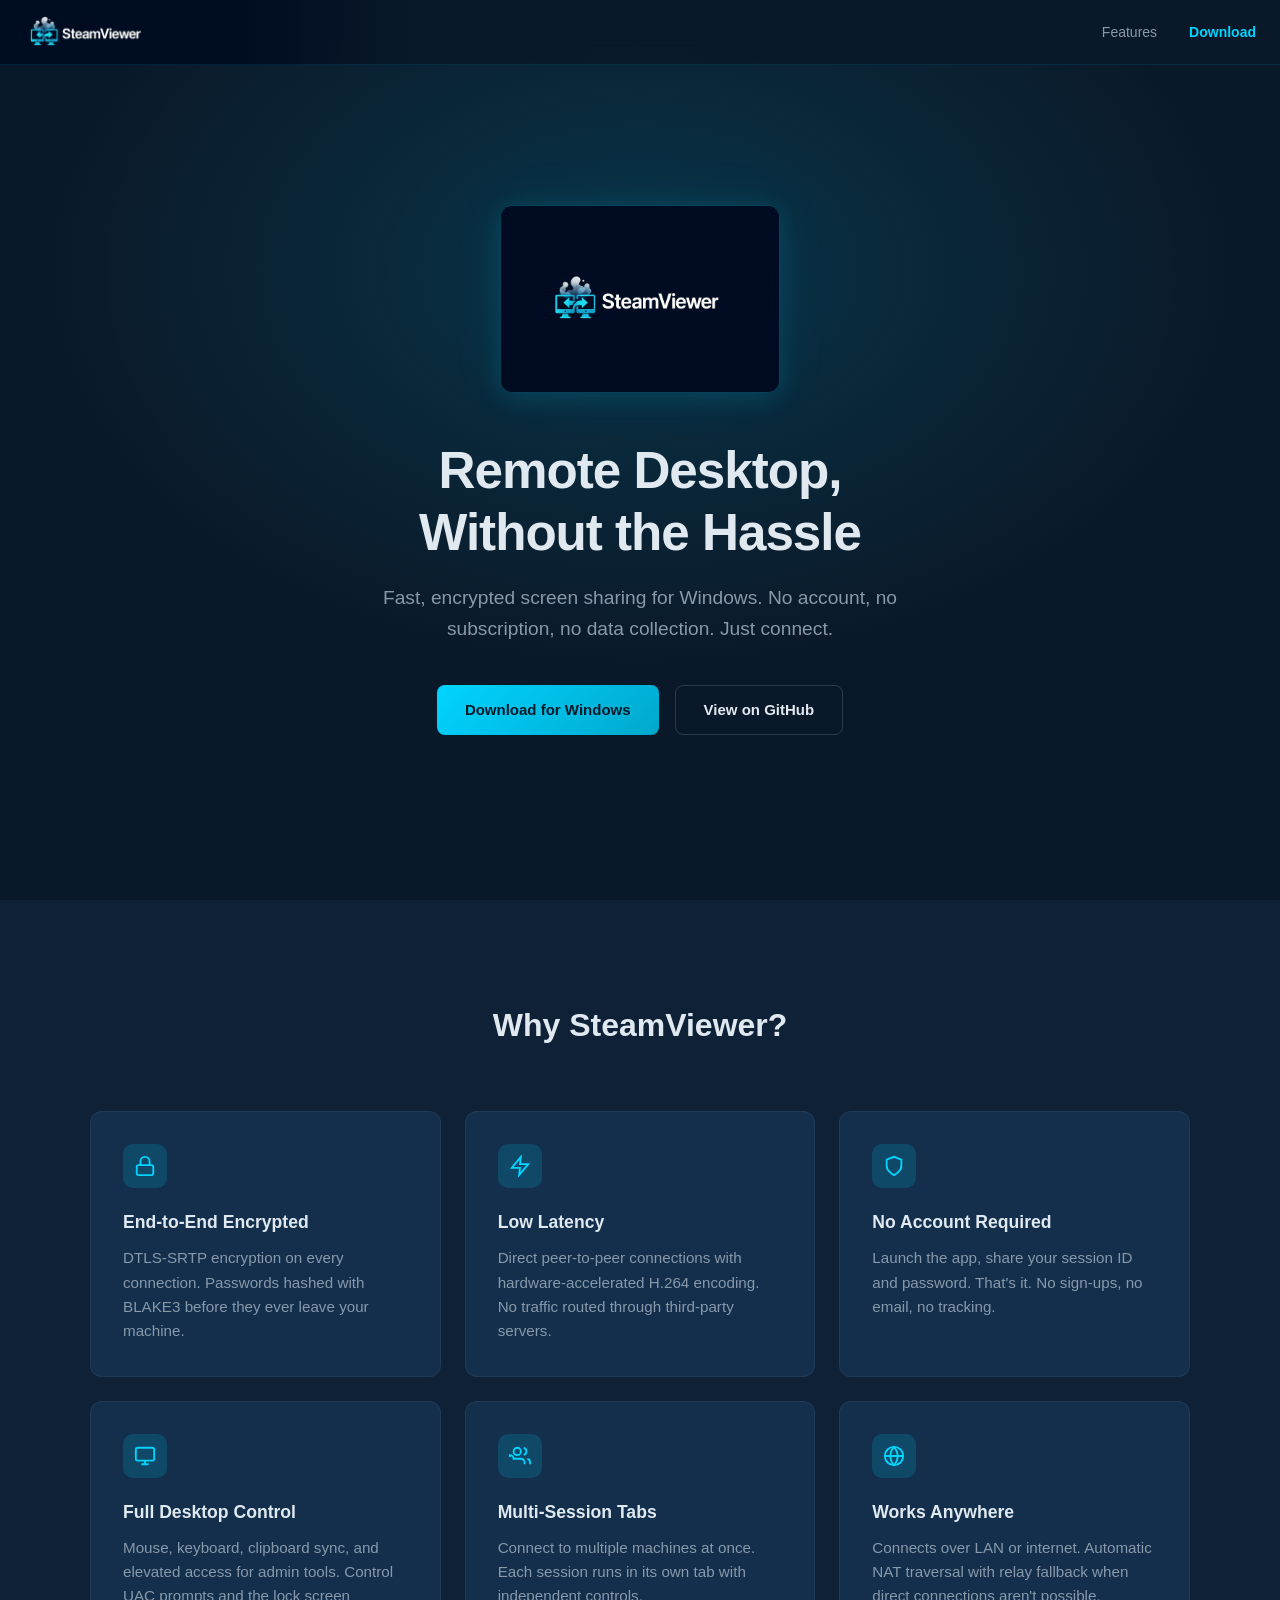
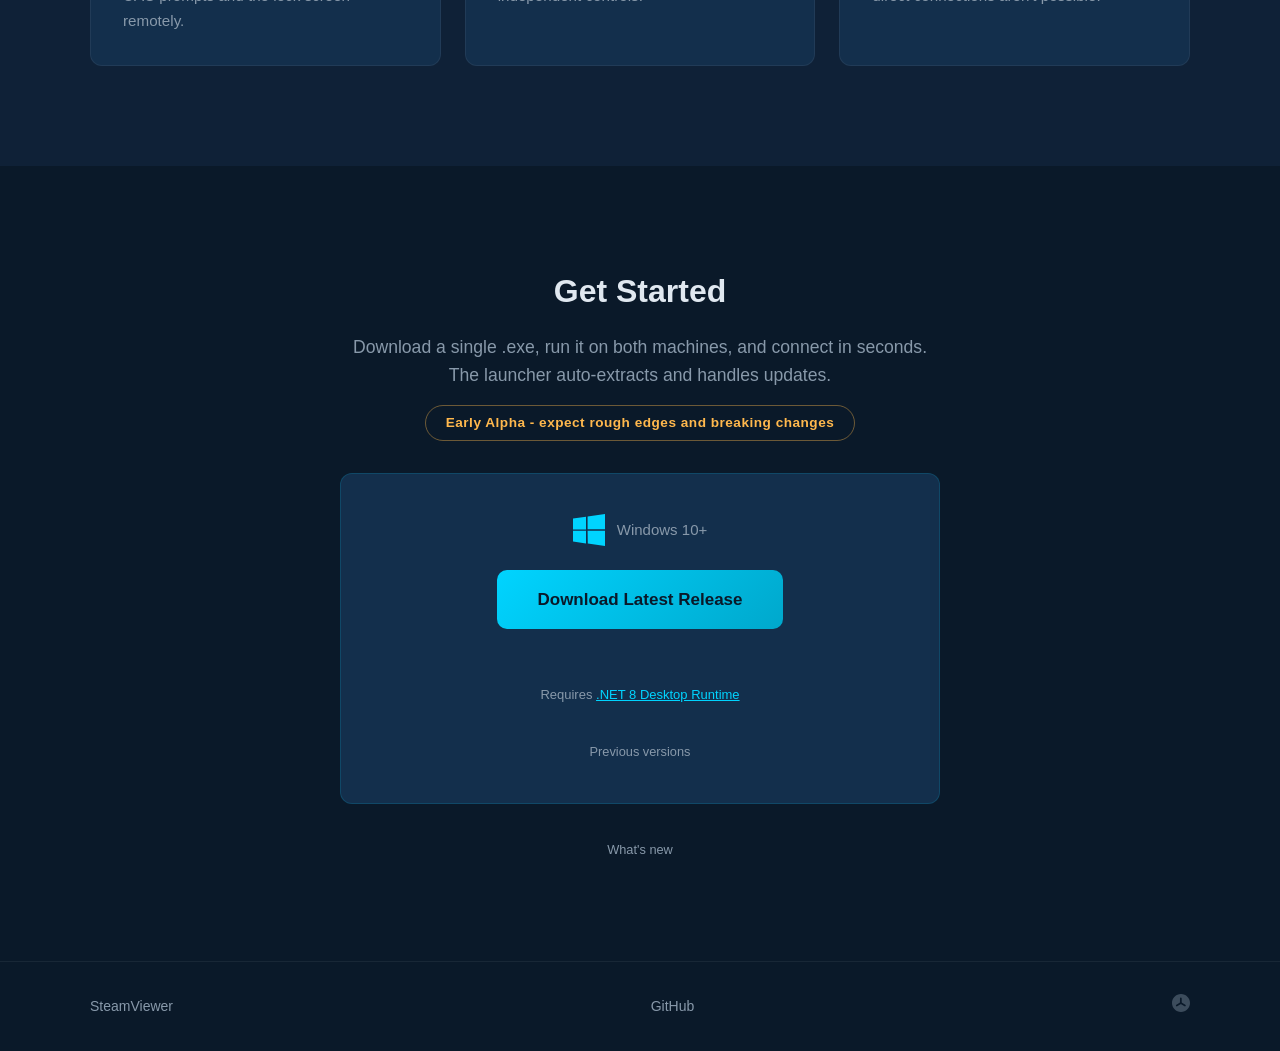
==== commit 956f6592: "Move what's new link outside download card Co-Authored-By: Claude Opus 4.6 <noreply@anthropic.com>" ====
--- a/index.html
+++ b/index.html
@@ -95,9 +95,10 @@
                 <a href="https://github.com/Paelsmoessan/SteamViewer/releases/latest/download/SteamViewer.exe" class="btn btn-primary btn-lg">Download Latest Release</a>
                 <p class="download-version" id="version-label"></p>
                 <p class="download-note">Requires <a href="https://dotnet.microsoft.com/en-us/download/dotnet/8.0" style="color: var(--cyan);">.NET 8 Desktop Runtime</a></p>
+                <a href="https://github.com/Paelsmoessan/SteamViewer/releases" class="download-history">Previous versions</a>
+            </div>
+            <div class="download-links">
                 <a href="https://github.com/Paelsmoessan/SteamViewer/releases/latest" class="download-history">What's new</a>
-                <span class="download-sep">|</span>
-                <a href="https://github.com/Paelsmoessan/SteamViewer/releases" class="download-history">Previous versions</a>
             </div>
         </div>
     </section>
--- a/style.css
+++ b/style.css
@@ -282,11 +282,8 @@
 .download-history:hover {
     color: var(--cyan);
 }
-.download-sep {
-    color: var(--text-dim);
-    font-size: 0.8rem;
-    margin: 0 6px;
-    opacity: 0.5;
+.download-links {
+    margin-top: 24px;
 }
 
 .download-card {
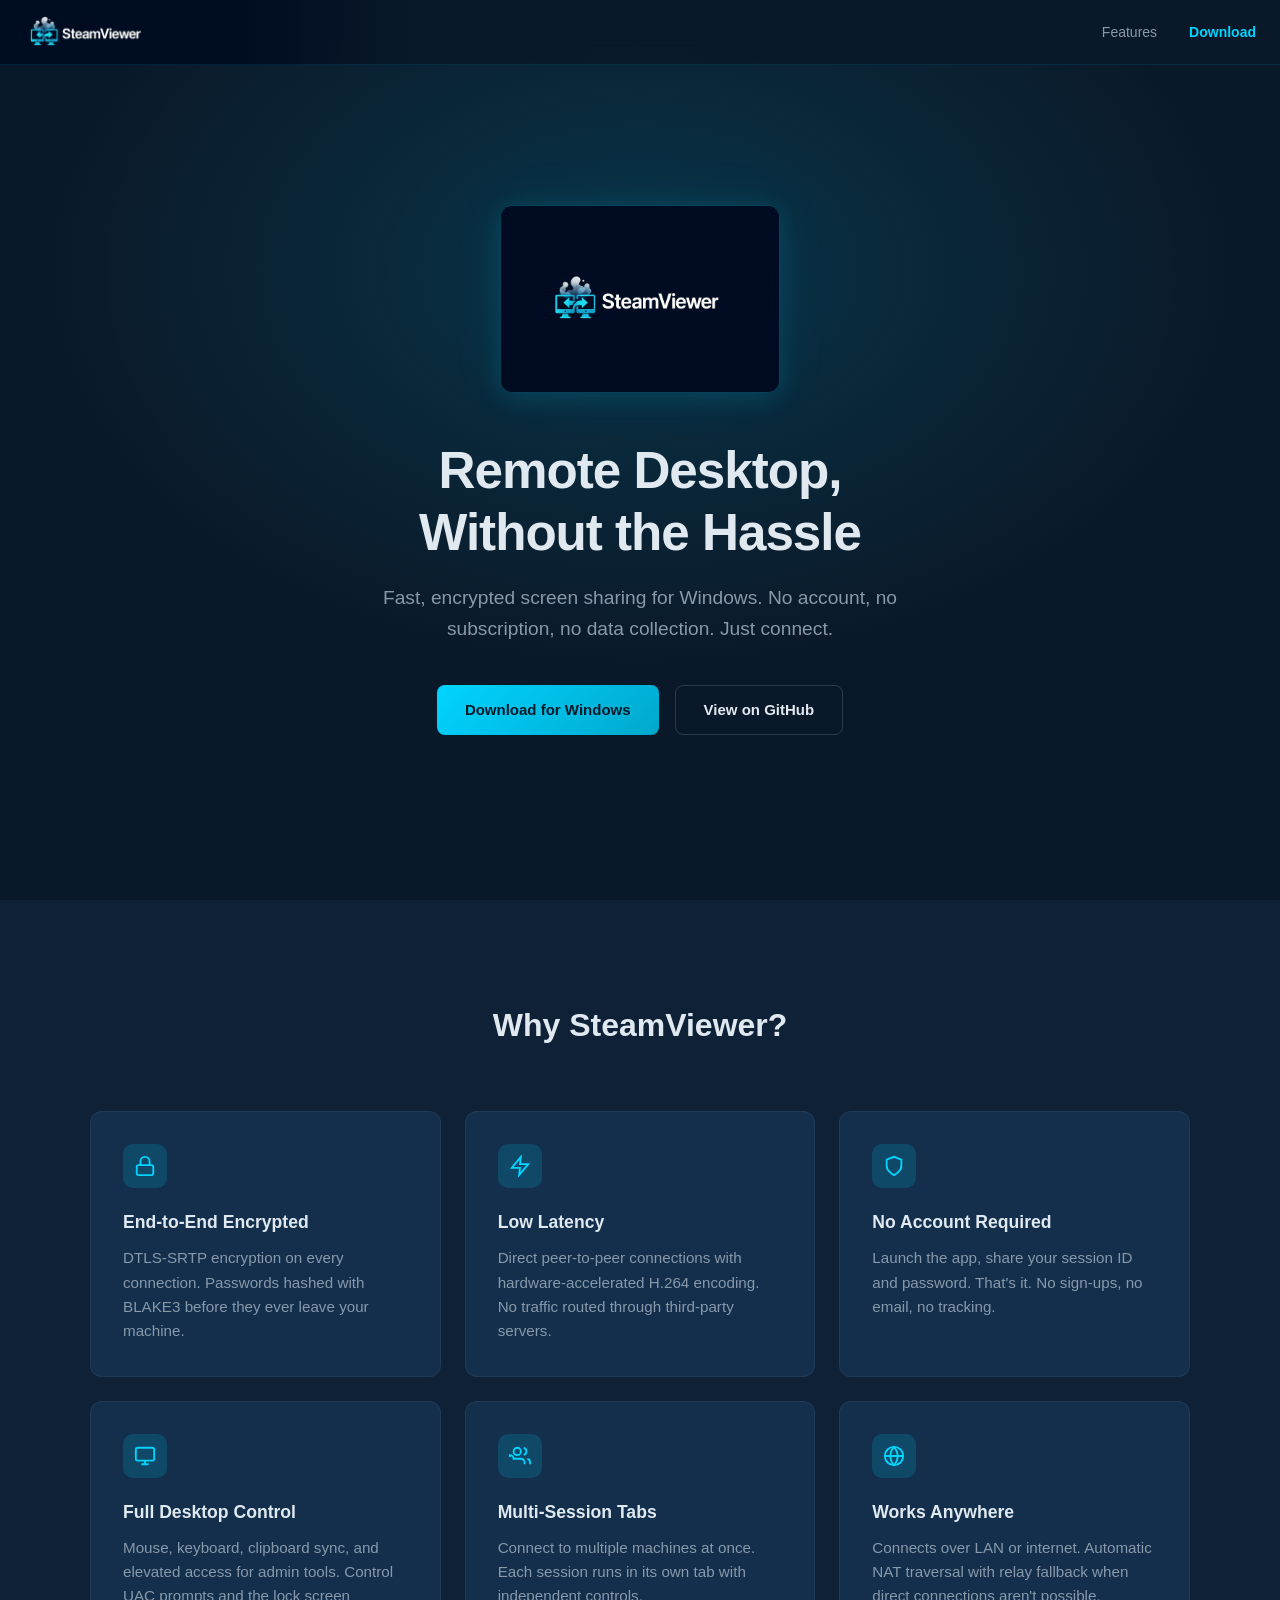
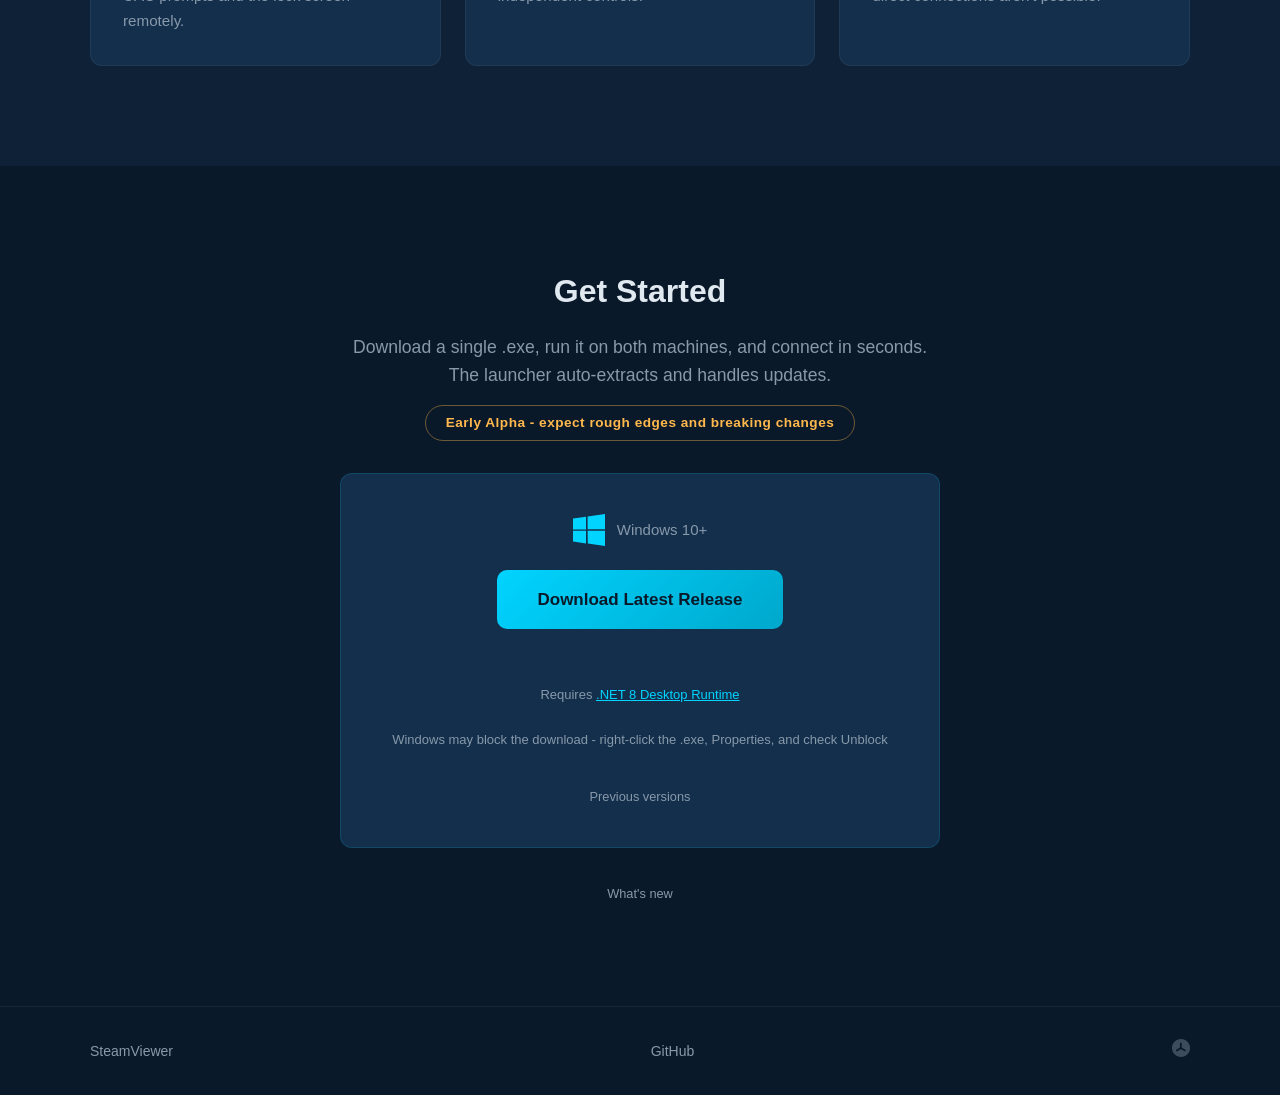
==== commit d1f70c49: "Add Windows SmartScreen unblock instructions Co-Authored-By: Claude Opus 4.6 <noreply@anthropic.com>" ====
--- a/index.html
+++ b/index.html
@@ -95,6 +95,7 @@
                 <a href="https://github.com/Paelsmoessan/SteamViewer/releases/latest/download/SteamViewer.exe" class="btn btn-primary btn-lg">Download Latest Release</a>
                 <p class="download-version" id="version-label"></p>
                 <p class="download-note">Requires <a href="https://dotnet.microsoft.com/en-us/download/dotnet/8.0" style="color: var(--cyan);">.NET 8 Desktop Runtime</a></p>
+                <p class="download-note">Windows may block the download - right-click the .exe, Properties, and check Unblock</p>
                 <a href="https://github.com/Paelsmoessan/SteamViewer/releases" class="download-history">Previous versions</a>
             </div>
             <div class="download-links">
